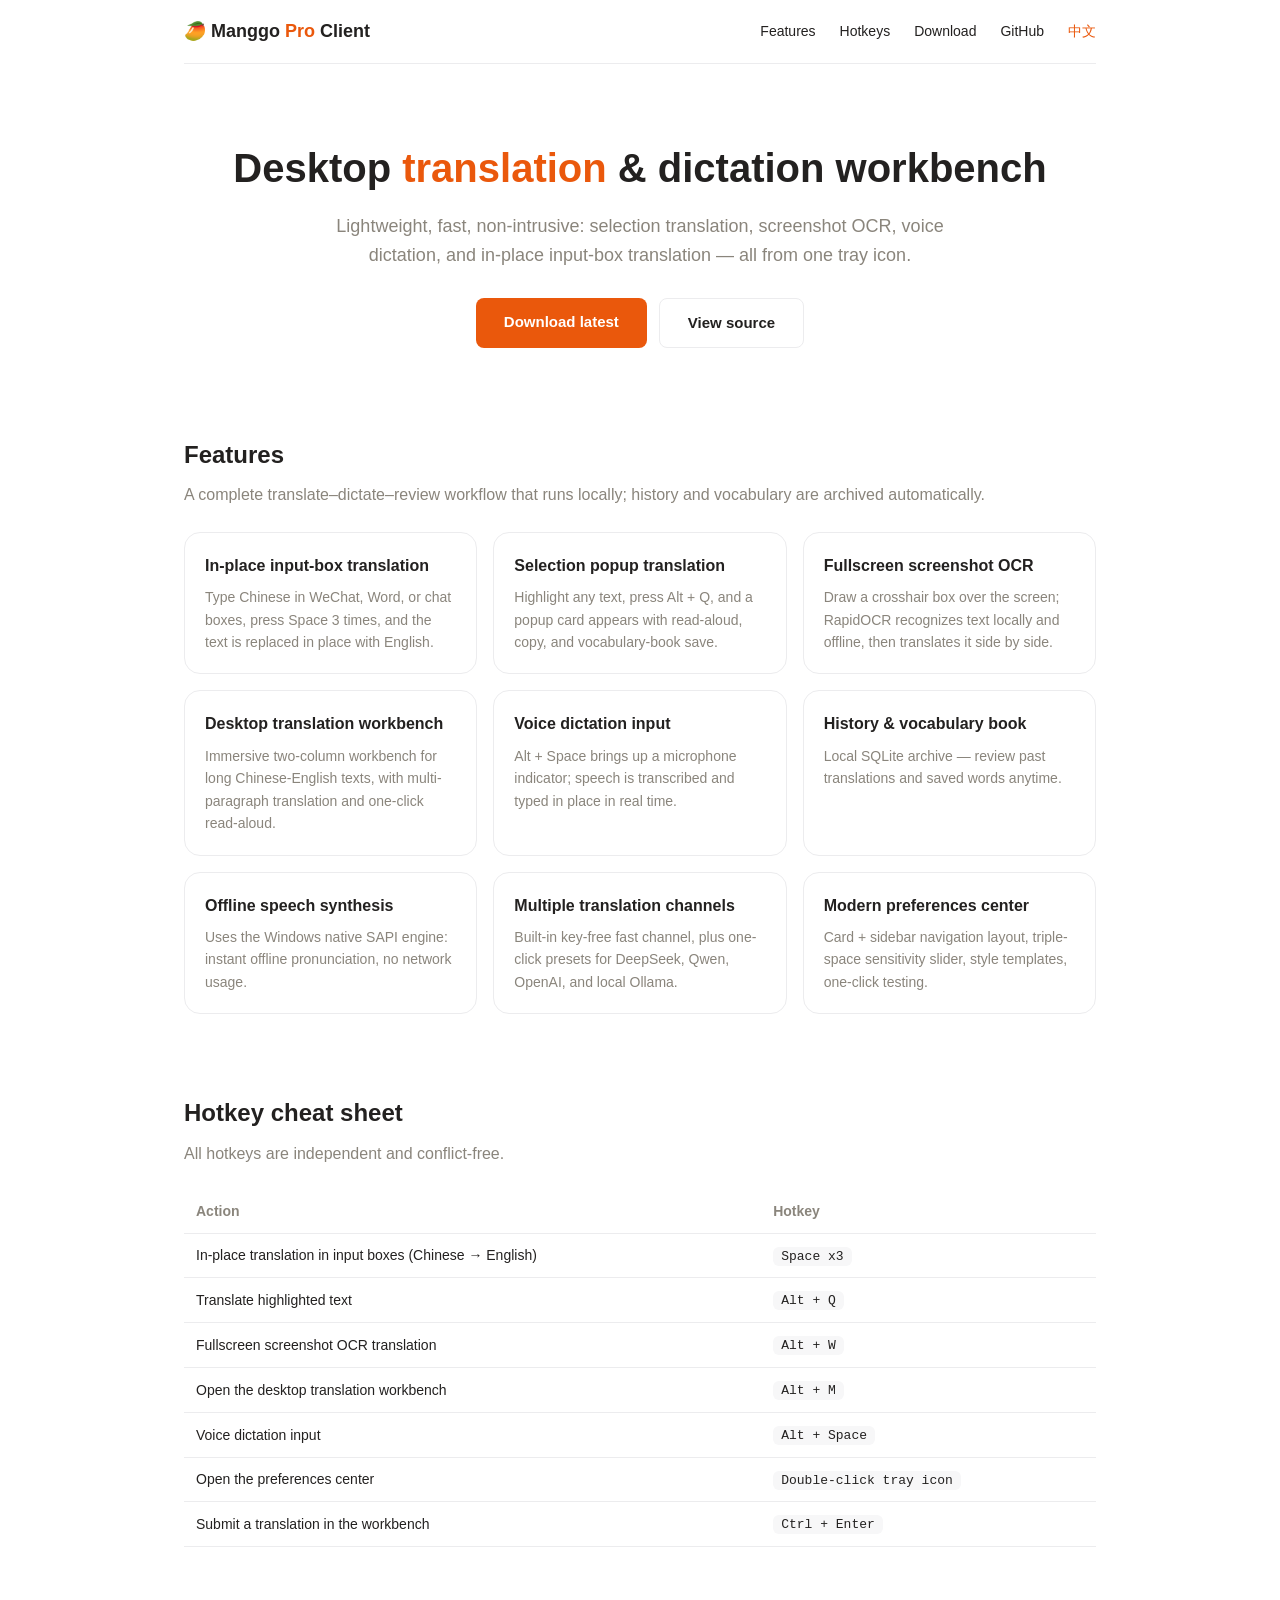
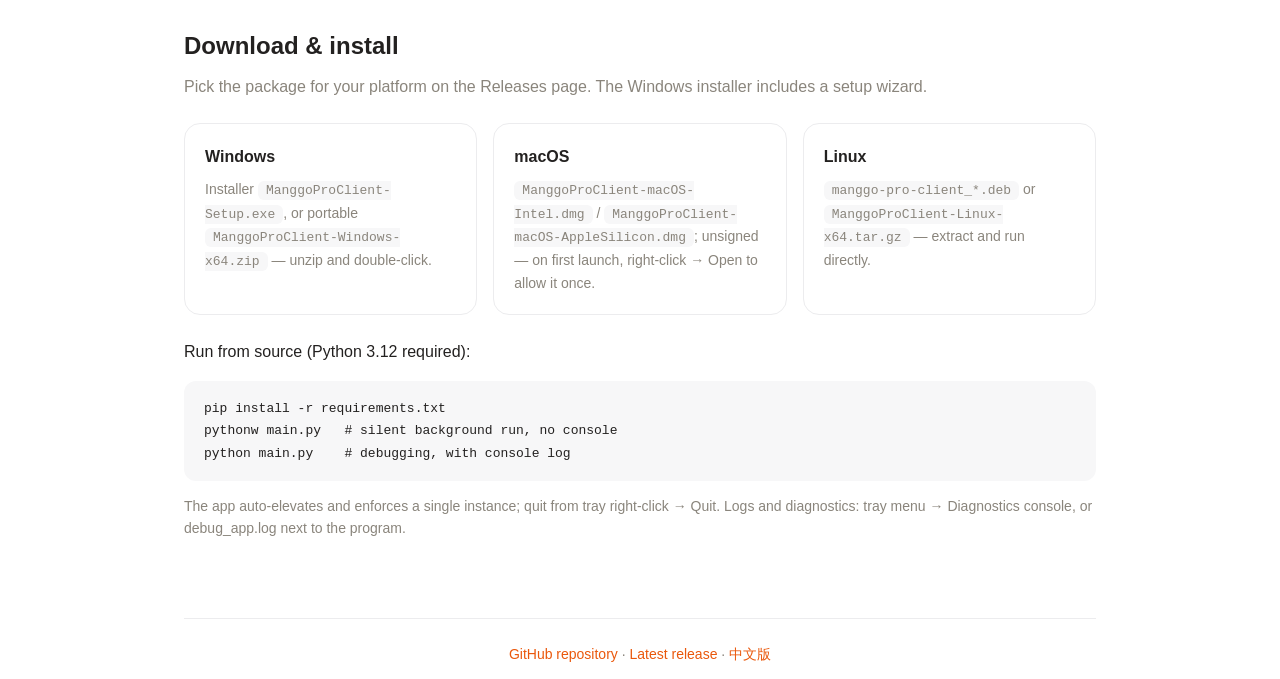
==== docs/en.html @ c5146e48 "docs: README 中英双文档 + GitHub Pages 介绍页（中英落地页）" ====
<!DOCTYPE html>
<html lang="en">
<head>
<meta charset="utf-8">
<meta name="viewport" content="width=device-width, initial-scale=1">
<title>Manggo Pro Client — Desktop translation &amp; dictation workbench</title>
<link rel="stylesheet" href="style.css">
</head>
<body>
<div class="wrap">
  <nav class="nav">
    <div class="logo">🥭 Manggo <span>Pro</span> Client</div>
    <a href="#features">Features</a>
    <a href="#hotkeys">Hotkeys</a>
    <a href="#download">Download</a>
    <a href="https://github.com/programmerguohuajing/manggo-pro-client">GitHub</a>
    <a class="lang" href="index.html">中文</a>
  </nav>

  <header class="hero">
    <h1>Desktop <span>translation</span> &amp; dictation workbench</h1>
    <p>Lightweight, fast, non-intrusive: selection translation, screenshot OCR, voice dictation, and in-place input-box translation — all from one tray icon.</p>
    <div class="btns">
      <a class="btn btn-primary" href="https://github.com/programmerguohuajing/manggo-pro-client/releases/latest">Download latest</a>
      <a class="btn btn-secondary" href="https://github.com/programmerguohuajing/manggo-pro-client">View source</a>
    </div>
  </header>

  <section id="features">
    <h2>Features</h2>
    <p class="sec-desc">A complete translate–dictate–review workflow that runs locally; history and vocabulary are archived automatically.</p>
    <div class="grid">
      <div class="card"><h3>In-place input-box translation</h3><p>Type Chinese in WeChat, Word, or chat boxes, press Space 3 times, and the text is replaced in place with English.</p></div>
      <div class="card"><h3>Selection popup translation</h3><p>Highlight any text, press Alt + Q, and a popup card appears with read-aloud, copy, and vocabulary-book save.</p></div>
      <div class="card"><h3>Fullscreen screenshot OCR</h3><p>Draw a crosshair box over the screen; RapidOCR recognizes text locally and offline, then translates it side by side.</p></div>
      <div class="card"><h3>Desktop translation workbench</h3><p>Immersive two-column workbench for long Chinese-English texts, with multi-paragraph translation and one-click read-aloud.</p></div>
      <div class="card"><h3>Voice dictation input</h3><p>Alt + Space brings up a microphone indicator; speech is transcribed and typed in place in real time.</p></div>
      <div class="card"><h3>History &amp; vocabulary book</h3><p>Local SQLite archive — review past translations and saved words anytime.</p></div>
      <div class="card"><h3>Offline speech synthesis</h3><p>Uses the Windows native SAPI engine: instant offline pronunciation, no network usage.</p></div>
      <div class="card"><h3>Multiple translation channels</h3><p>Built-in key-free fast channel, plus one-click presets for DeepSeek, Qwen, OpenAI, and local Ollama.</p></div>
      <div class="card"><h3>Modern preferences center</h3><p>Card + sidebar navigation layout, triple-space sensitivity slider, style templates, one-click testing.</p></div>
    </div>
  </section>

  <section id="hotkeys">
    <h2>Hotkey cheat sheet</h2>
    <p class="sec-desc">All hotkeys are independent and conflict-free.</p>
    <table>
      <tr><th>Action</th><th>Hotkey</th></tr>
      <tr><td>In-place translation in input boxes (Chinese → English)</td><td><kbd>Space x3</kbd></td></tr>
      <tr><td>Translate highlighted text</td><td><kbd>Alt + Q</kbd></td></tr>
      <tr><td>Fullscreen screenshot OCR translation</td><td><kbd>Alt + W</kbd></td></tr>
      <tr><td>Open the desktop translation workbench</td><td><kbd>Alt + M</kbd></td></tr>
      <tr><td>Voice dictation input</td><td><kbd>Alt + Space</kbd></td></tr>
      <tr><td>Open the preferences center</td><td><kbd>Double-click tray icon</kbd></td></tr>
      <tr><td>Submit a translation in the workbench</td><td><kbd>Ctrl + Enter</kbd></td></tr>
    </table>
  </section>

  <section id="download">
    <h2>Download &amp; install</h2>
    <p class="sec-desc">Pick the package for your platform on the Releases page. The Windows installer includes a setup wizard.</p>
    <div class="grid">
      <div class="card"><h3>Windows</h3><p>Installer <code>ManggoProClient-Setup.exe</code>, or portable <code>ManggoProClient-Windows-x64.zip</code> — unzip and double-click.</p></div>
      <div class="card"><h3>macOS</h3><p><code>ManggoProClient-macOS-Intel.dmg</code> / <code>ManggoProClient-macOS-AppleSilicon.dmg</code>; unsigned — on first launch, right-click → Open to allow it once.</p></div>
      <div class="card"><h3>Linux</h3><p><code>manggo-pro-client_*.deb</code> or <code>ManggoProClient-Linux-x64.tar.gz</code> — extract and run directly.</p></div>
    </div>
    <p style="margin-top:24px;">Run from source (Python 3.12 required):</p>
    <pre><code>pip install -r requirements.txt
pythonw main.py   # silent background run, no console
python main.py    # debugging, with console log</code></pre>
    <p class="note">The app auto-elevates and enforces a single instance; quit from tray right-click → Quit. Logs and diagnostics: tray menu → Diagnostics console, or debug_app.log next to the program.</p>
  </section>

  <footer>
    <a href="https://github.com/programmerguohuajing/manggo-pro-client">GitHub repository</a> ·
    <a href="https://github.com/programmerguohuajing/manggo-pro-client/releases/latest">Latest release</a> ·
    <a href="index.html">中文版</a>
  </footer>
</div>
</body>
</html>
---- docs/style.css ----
* { box-sizing: border-box; }
body {
  margin: 0;
  font-family: "PingFang SC", "Microsoft YaHei", "Segoe UI", -apple-system, sans-serif;
  color: #232120;
  background: #ffffff;
  line-height: 1.6;
}
a { color: #ea580c; text-decoration: none; }
a:hover { text-decoration: underline; }
.wrap { max-width: 960px; margin: 0 auto; padding: 0 24px; }
.nav {
  display: flex; align-items: center; gap: 24px;
  height: 64px; border-bottom: 1px solid #ececee;
}
.nav .logo { font-weight: 700; font-size: 18px; color: #232120; margin-right: auto; }
.nav .logo span { color: #ea580c; }
.nav a { color: #232120; font-size: 14px; }
.nav a.lang { color: #ea580c; }
.hero { text-align: center; padding: 72px 0 48px; }
.hero h1 { font-size: 40px; margin: 0 0 12px; }
.hero h1 span { color: #ea580c; }
.hero p { font-size: 18px; color: #8a857c; margin: 0 auto 28px; max-width: 640px; }
.btns { display: flex; gap: 12px; justify-content: center; flex-wrap: wrap; }
.btn {
  display: inline-block; padding: 12px 28px; border-radius: 8px;
  font-size: 15px; font-weight: 600;
}
.btn-primary { background: #ea580c; color: #fff; }
.btn-primary:hover { background: #c2410c; text-decoration: none; }
.btn-secondary { background: #fff; color: #232120; border: 1px solid #ececee; }
.btn-secondary:hover { background: #f7f7f8; text-decoration: none; }
section { padding: 40px 0; }
h2 { font-size: 24px; margin: 0 0 8px; }
.sec-desc { color: #8a857c; margin: 0 0 24px; }
.grid { display: grid; grid-template-columns: repeat(3, 1fr); gap: 16px; }
.card {
  background: #fff; border: 1px solid #ececee; border-radius: 16px; padding: 20px;
}
.card h3 { font-size: 16px; margin: 0 0 8px; }
.card p { font-size: 14px; color: #8a857c; margin: 0; }
table { width: 100%; border-collapse: collapse; font-size: 14px; }
th, td { text-align: left; padding: 10px 12px; border-bottom: 1px solid #ececee; }
th { color: #8a857c; font-weight: 600; }
code, kbd {
  font-family: ui-monospace, "SF Mono", Consolas, monospace;
  background: #f7f7f8; padding: 2px 8px; border-radius: 6px; font-size: 13px;
}
pre {
  background: #f7f7f8; border-radius: 12px; padding: 16px 20px;
  overflow-x: auto; font-size: 14px;
}
pre code { background: none; padding: 0; }
.note { font-size: 14px; color: #8a857c; }
footer {
  border-top: 1px solid #ececee; padding: 24px 0; margin-top: 24px;
  font-size: 14px; color: #8a857c; text-align: center;
}
@media (max-width: 720px) {
  .grid { grid-template-columns: 1fr; }
  .hero h1 { font-size: 30px; }
  .nav { gap: 12px; }
  .nav a { font-size: 13px; }
}
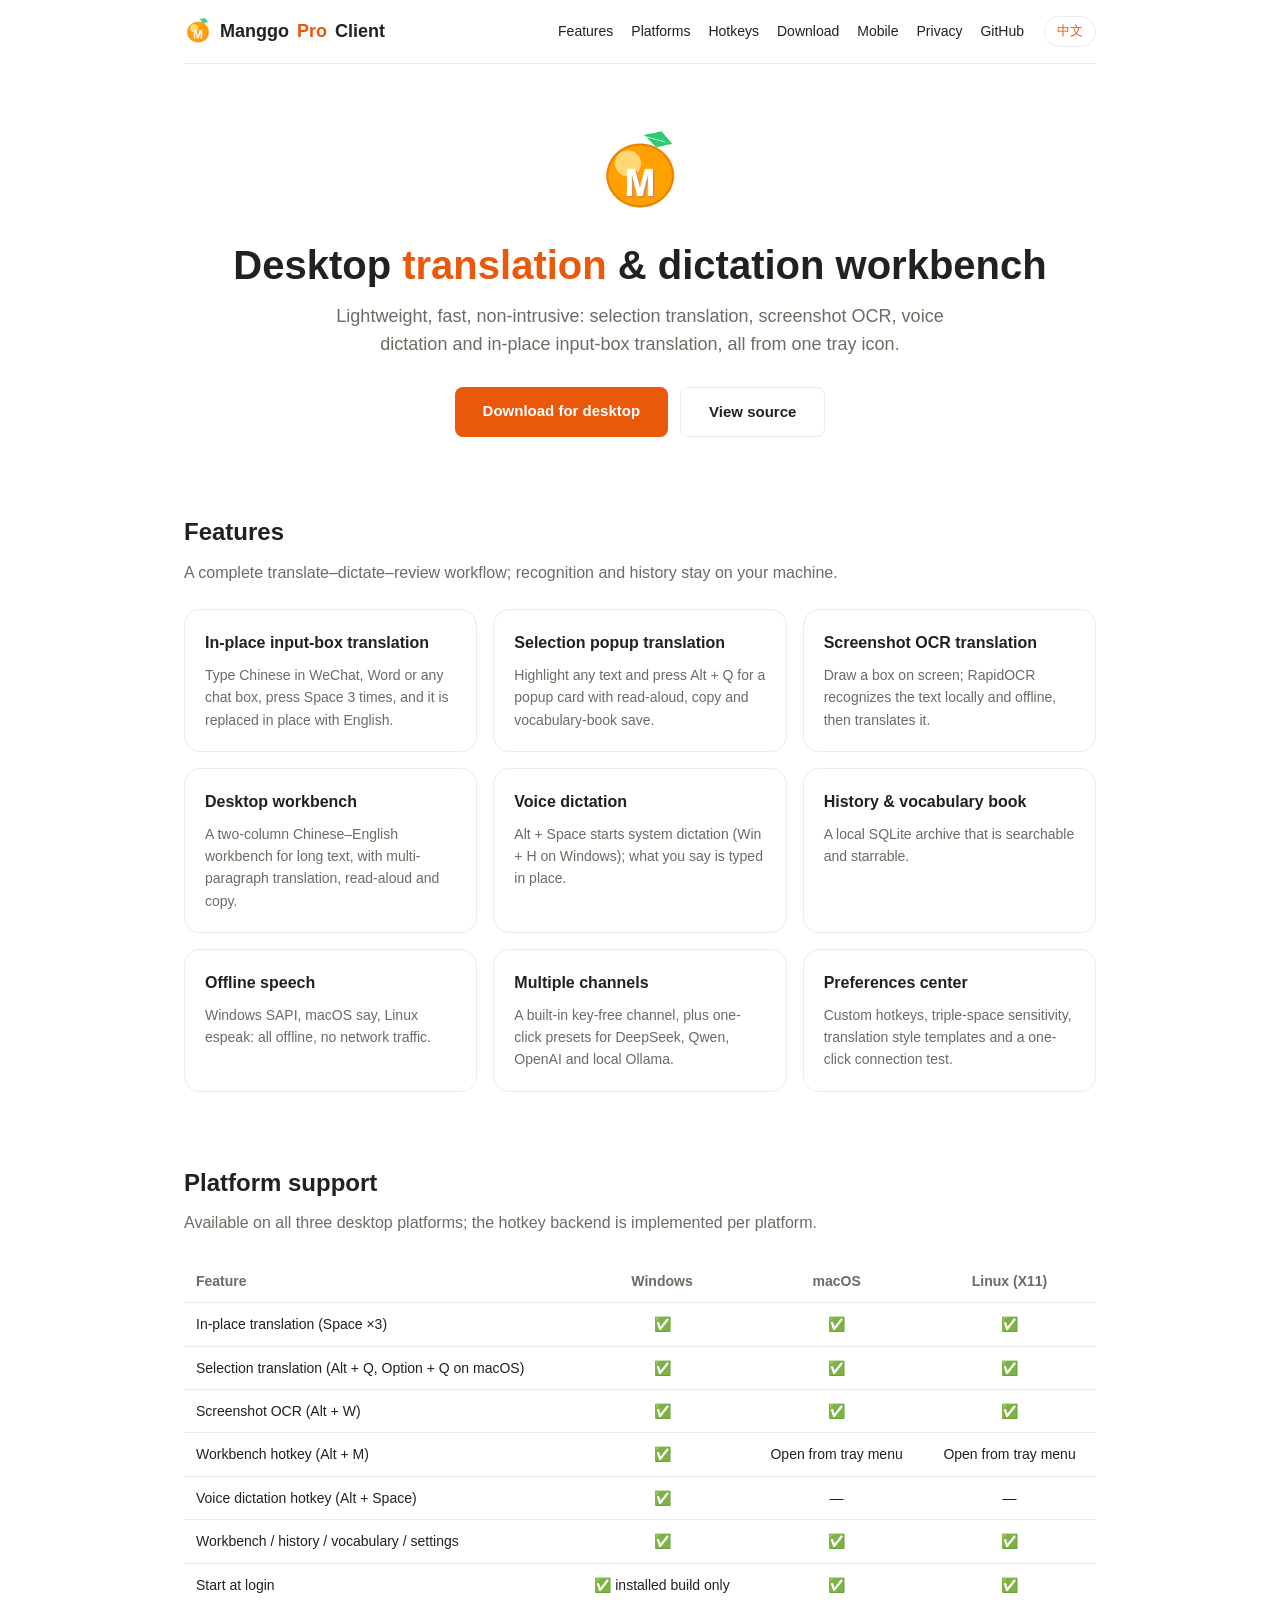
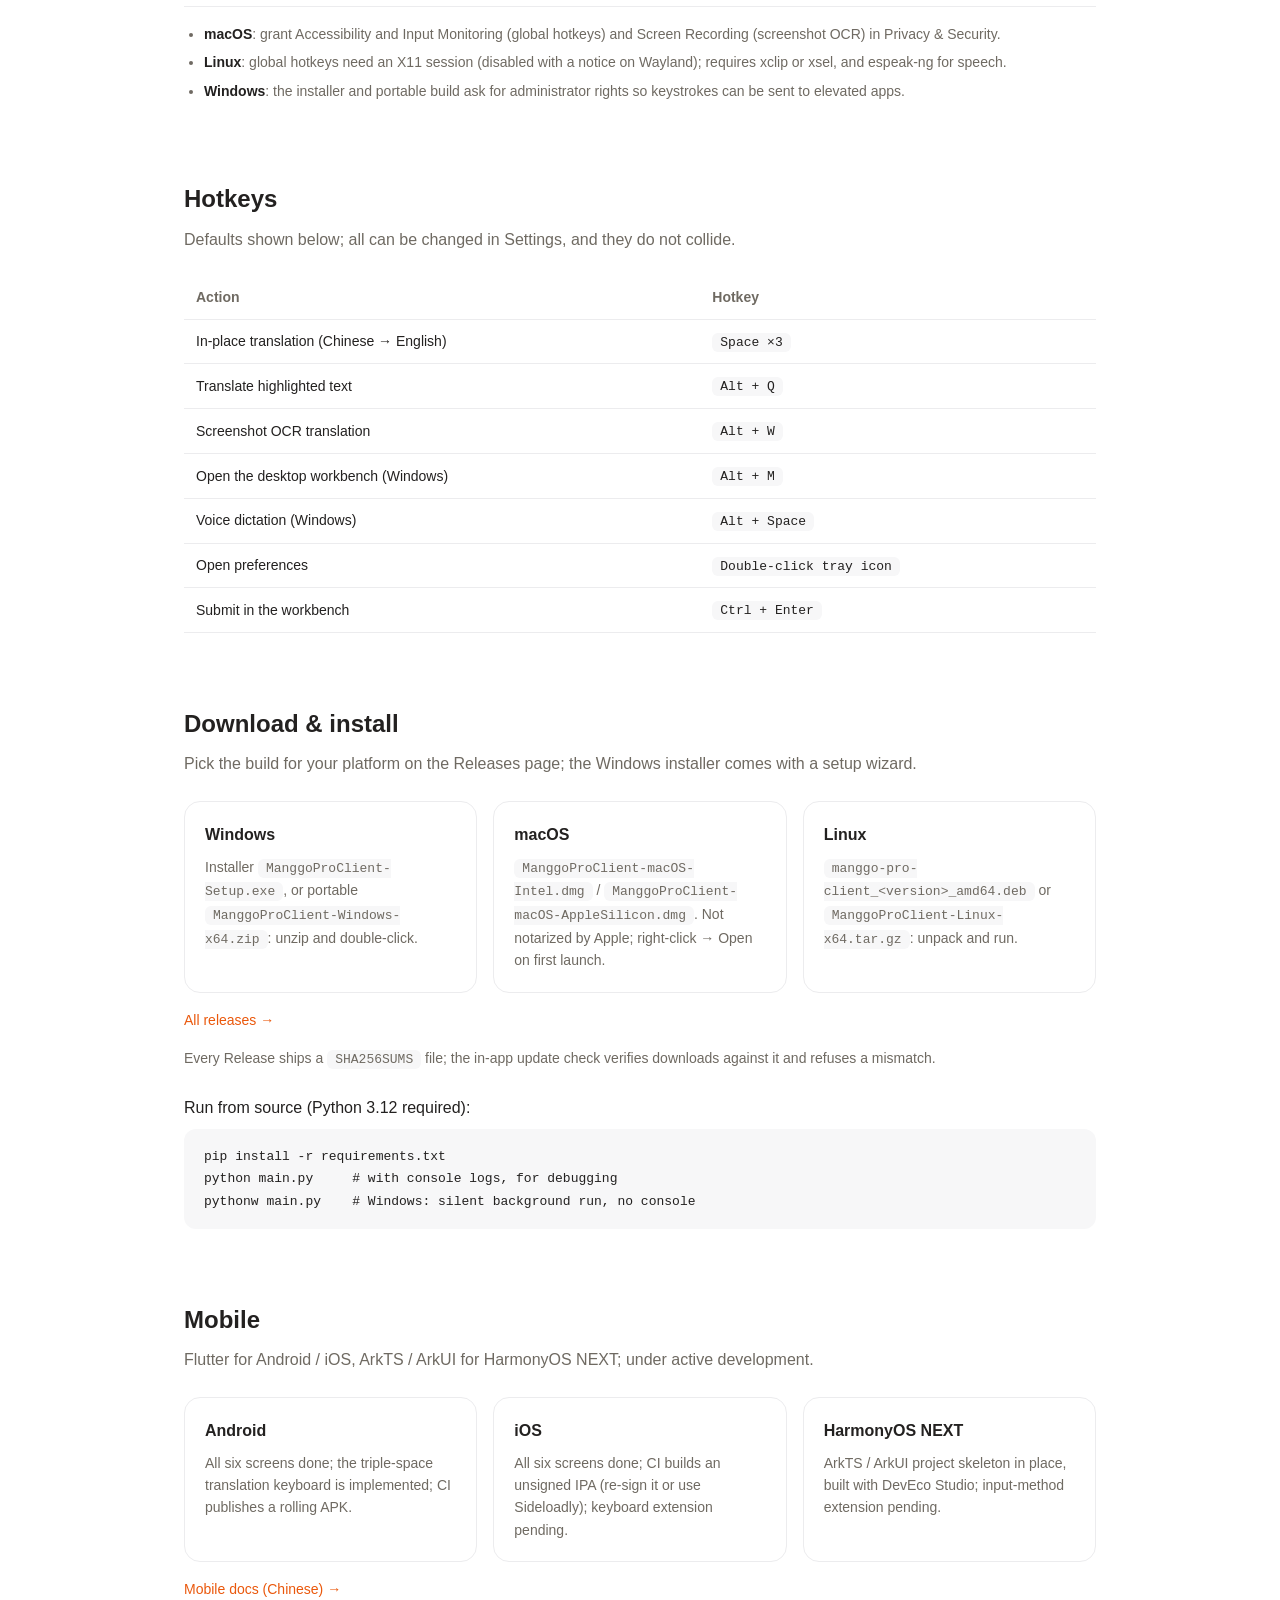
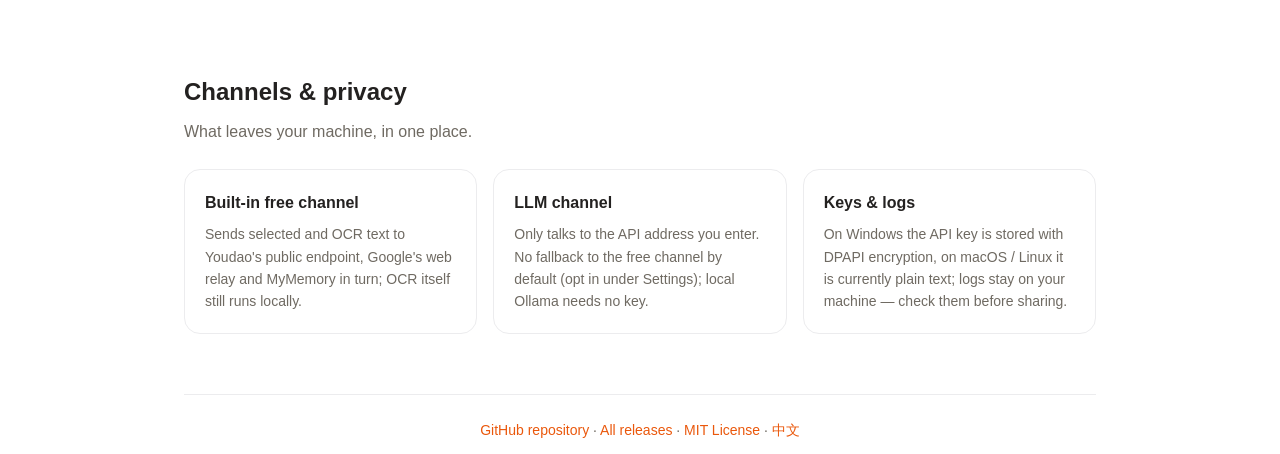
==== commit 9596fab8: "docs: 重写中英双语 README，升级 GitHub Pages 站点，修复 latest release 指向 - README.md / README_EN.md：按现状重写，内容逐节对齐。" ====
--- a/docs/en.html
+++ b/docs/en.html
@@ -4,78 +4,95 @@
 <meta charset="utf-8">
 <meta name="viewport" content="width=device-width, initial-scale=1">
 <title>Manggo Pro Client — Desktop translation &amp; dictation workbench</title>
+<meta name="description" content="Manggo Pro Client: selection translation, screenshot OCR, voice dictation and in-place input-box translation from a tray-resident desktop workbench. Windows / macOS / Linux, with Android / iOS / HarmonyOS mobile clients in development.">
+<link rel="canonical" href="https://programmerguohuajing.github.io/manggo-pro-client/en.html">
+<link rel="alternate" hreflang="en" href="https://programmerguohuajing.github.io/manggo-pro-client/en.html">
+<link rel="alternate" hreflang="zh-CN" href="https://programmerguohuajing.github.io/manggo-pro-client/">
+<link rel="icon" type="image/png" href="app.png">
+<meta property="og:type" content="website">
+<meta property="og:title" content="Manggo Pro Client — Desktop translation &amp; dictation workbench">
+<meta property="og:description" content="Manggo Pro Client: selection translation, screenshot OCR, voice dictation and in-place input-box translation from a tray-resident desktop workbench. Windows / macOS / Linux, with Android / iOS / HarmonyOS mobile clients in development.">
+<meta property="og:url" content="https://programmerguohuajing.github.io/manggo-pro-client/en.html">
+<meta property="og:image" content="https://programmerguohuajing.github.io/manggo-pro-client/app.png">
+<meta name="twitter:card" content="summary">
+<meta name="color-scheme" content="light dark">
 <link rel="stylesheet" href="style.css">
 </head>
 <body>
 <div class="wrap">
-  <nav class="nav">
-    <div class="logo">🥭 Manggo <span>Pro</span> Client</div>
-    <a href="#features">Features</a>
-    <a href="#hotkeys">Hotkeys</a>
-    <a href="#download">Download</a>
-    <a href="https://github.com/programmerguohuajing/manggo-pro-client">GitHub</a>
-    <a class="lang" href="index.html">中文</a>
+  <nav class="nav" aria-label="Main navigation">
+    <a class="logo" href="#top"><img src="app.png" alt="" width="28" height="28"> Manggo <span>Pro</span> Client</a>
+    <div class="links"><a href="#features">Features</a><a href="#platforms">Platforms</a><a href="#hotkeys">Hotkeys</a><a href="#download">Download</a><a href="#mobile">Mobile</a><a href="#privacy">Privacy</a><a href="https://github.com/programmerguohuajing/manggo-pro-client">GitHub</a></div>
+    <a class="lang" href="index.html" hreflang="zh-CN">中文</a>
   </nav>
 
-  <header class="hero">
+  <header class="hero" id="top">
+    <img class="hero-icon" src="app.png" alt="Manggo Pro Client" width="88" height="88">
     <h1>Desktop <span>translation</span> &amp; dictation workbench</h1>
-    <p>Lightweight, fast, non-intrusive: selection translation, screenshot OCR, voice dictation, and in-place input-box translation — all from one tray icon.</p>
+    <p>Lightweight, fast, non-intrusive: selection translation, screenshot OCR, voice dictation and in-place input-box translation, all from one tray icon.</p>
     <div class="btns">
-      <a class="btn btn-primary" href="https://github.com/programmerguohuajing/manggo-pro-client/releases/latest">Download latest</a>
+      <a class="btn btn-primary" href="https://github.com/programmerguohuajing/manggo-pro-client/releases/latest">Download for desktop</a>
       <a class="btn btn-secondary" href="https://github.com/programmerguohuajing/manggo-pro-client">View source</a>
     </div>
   </header>
 
+  <main>
   <section id="features">
     <h2>Features</h2>
-    <p class="sec-desc">A complete translate–dictate–review workflow that runs locally; history and vocabulary are archived automatically.</p>
-    <div class="grid">
-      <div class="card"><h3>In-place input-box translation</h3><p>Type Chinese in WeChat, Word, or chat boxes, press Space 3 times, and the text is replaced in place with English.</p></div>
-      <div class="card"><h3>Selection popup translation</h3><p>Highlight any text, press Alt + Q, and a popup card appears with read-aloud, copy, and vocabulary-book save.</p></div>
-      <div class="card"><h3>Fullscreen screenshot OCR</h3><p>Draw a crosshair box over the screen; RapidOCR recognizes text locally and offline, then translates it side by side.</p></div>
-      <div class="card"><h3>Desktop translation workbench</h3><p>Immersive two-column workbench for long Chinese-English texts, with multi-paragraph translation and one-click read-aloud.</p></div>
-      <div class="card"><h3>Voice dictation input</h3><p>Alt + Space brings up a microphone indicator; speech is transcribed and typed in place in real time.</p></div>
-      <div class="card"><h3>History &amp; vocabulary book</h3><p>Local SQLite archive — review past translations and saved words anytime.</p></div>
-      <div class="card"><h3>Offline speech synthesis</h3><p>Uses the Windows native SAPI engine: instant offline pronunciation, no network usage.</p></div>
-      <div class="card"><h3>Multiple translation channels</h3><p>Built-in key-free fast channel, plus one-click presets for DeepSeek, Qwen, OpenAI, and local Ollama.</p></div>
-      <div class="card"><h3>Modern preferences center</h3><p>Card + sidebar navigation layout, triple-space sensitivity slider, style templates, one-click testing.</p></div>
-    </div>
+    <p class="sec-desc">A complete translate–dictate–review workflow; recognition and history stay on your machine.</p>
+    <div class="grid"><div class="card"><h3>In-place input-box translation</h3><p>Type Chinese in WeChat, Word or any chat box, press Space 3 times, and it is replaced in place with English.</p></div><div class="card"><h3>Selection popup translation</h3><p>Highlight any text and press Alt + Q for a popup card with read-aloud, copy and vocabulary-book save.</p></div><div class="card"><h3>Screenshot OCR translation</h3><p>Draw a box on screen; RapidOCR recognizes the text locally and offline, then translates it.</p></div><div class="card"><h3>Desktop workbench</h3><p>A two-column Chinese–English workbench for long text, with multi-paragraph translation, read-aloud and copy.</p></div><div class="card"><h3>Voice dictation</h3><p>Alt + Space starts system dictation (Win + H on Windows); what you say is typed in place.</p></div><div class="card"><h3>History &amp; vocabulary book</h3><p>A local SQLite archive that is searchable and starrable.</p></div><div class="card"><h3>Offline speech</h3><p>Windows SAPI, macOS say, Linux espeak: all offline, no network traffic.</p></div><div class="card"><h3>Multiple channels</h3><p>A built-in key-free channel, plus one-click presets for DeepSeek, Qwen, OpenAI and local Ollama.</p></div><div class="card"><h3>Preferences center</h3><p>Custom hotkeys, triple-space sensitivity, translation style templates and a one-click connection test.</p></div></div>
+  </section>
+
+  <section id="platforms">
+    <h2>Platform support</h2>
+    <p class="sec-desc">Available on all three desktop platforms; the hotkey backend is implemented per platform.</p>
+    <div class="table-wrap"><table>
+      <thead><tr><th>Feature</th><th class="c">Windows</th><th class="c">macOS</th><th class="c">Linux (X11)</th></tr></thead>
+      <tbody><tr><td>In-place translation (Space ×3)</td><td class="c">✅</td><td class="c">✅</td><td class="c">✅</td></tr><tr><td>Selection translation (Alt + Q, Option + Q on macOS)</td><td class="c">✅</td><td class="c">✅</td><td class="c">✅</td></tr><tr><td>Screenshot OCR (Alt + W)</td><td class="c">✅</td><td class="c">✅</td><td class="c">✅</td></tr><tr><td>Workbench hotkey (Alt + M)</td><td class="c">✅</td><td class="c">Open from tray menu</td><td class="c">Open from tray menu</td></tr><tr><td>Voice dictation hotkey (Alt + Space)</td><td class="c">✅</td><td class="c">—</td><td class="c">—</td></tr><tr><td>Workbench / history / vocabulary / settings</td><td class="c">✅</td><td class="c">✅</td><td class="c">✅</td></tr><tr><td>Start at login</td><td class="c">✅ installed build only</td><td class="c">✅</td><td class="c">✅</td></tr></tbody>
+    </table></div>
+    <ul class="notes"><li><strong>macOS</strong>: grant Accessibility and Input Monitoring (global hotkeys) and Screen Recording (screenshot OCR) in Privacy &amp; Security.</li><li><strong>Linux</strong>: global hotkeys need an X11 session (disabled with a notice on Wayland); requires xclip or xsel, and espeak-ng for speech.</li><li><strong>Windows</strong>: the installer and portable build ask for administrator rights so keystrokes can be sent to elevated apps.</li></ul>
   </section>
 
   <section id="hotkeys">
-    <h2>Hotkey cheat sheet</h2>
-    <p class="sec-desc">All hotkeys are independent and conflict-free.</p>
-    <table>
-      <tr><th>Action</th><th>Hotkey</th></tr>
-      <tr><td>In-place translation in input boxes (Chinese → English)</td><td><kbd>Space x3</kbd></td></tr>
-      <tr><td>Translate highlighted text</td><td><kbd>Alt + Q</kbd></td></tr>
-      <tr><td>Fullscreen screenshot OCR translation</td><td><kbd>Alt + W</kbd></td></tr>
-      <tr><td>Open the desktop translation workbench</td><td><kbd>Alt + M</kbd></td></tr>
-      <tr><td>Voice dictation input</td><td><kbd>Alt + Space</kbd></td></tr>
-      <tr><td>Open the preferences center</td><td><kbd>Double-click tray icon</kbd></td></tr>
-      <tr><td>Submit a translation in the workbench</td><td><kbd>Ctrl + Enter</kbd></td></tr>
-    </table>
+    <h2>Hotkeys</h2>
+    <p class="sec-desc">Defaults shown below; all can be changed in Settings, and they do not collide.</p>
+    <div class="table-wrap"><table>
+      <thead><tr><th>Action</th><th>Hotkey</th></tr></thead>
+      <tbody><tr><td>In-place translation (Chinese → English)</td><td><kbd>Space ×3</kbd></td></tr><tr><td>Translate highlighted text</td><td><kbd>Alt + Q</kbd></td></tr><tr><td>Screenshot OCR translation</td><td><kbd>Alt + W</kbd></td></tr><tr><td>Open the desktop workbench (Windows)</td><td><kbd>Alt + M</kbd></td></tr><tr><td>Voice dictation (Windows)</td><td><kbd>Alt + Space</kbd></td></tr><tr><td>Open preferences</td><td><kbd>Double-click tray icon</kbd></td></tr><tr><td>Submit in the workbench</td><td><kbd>Ctrl + Enter</kbd></td></tr></tbody>
+    </table></div>
   </section>
 
   <section id="download">
     <h2>Download &amp; install</h2>
-    <p class="sec-desc">Pick the package for your platform on the Releases page. The Windows installer includes a setup wizard.</p>
-    <div class="grid">
-      <div class="card"><h3>Windows</h3><p>Installer <code>ManggoProClient-Setup.exe</code>, or portable <code>ManggoProClient-Windows-x64.zip</code> — unzip and double-click.</p></div>
-      <div class="card"><h3>macOS</h3><p><code>ManggoProClient-macOS-Intel.dmg</code> / <code>ManggoProClient-macOS-AppleSilicon.dmg</code>; unsigned — on first launch, right-click → Open to allow it once.</p></div>
-      <div class="card"><h3>Linux</h3><p><code>manggo-pro-client_*.deb</code> or <code>ManggoProClient-Linux-x64.tar.gz</code> — extract and run directly.</p></div>
-    </div>
-    <p style="margin-top:24px;">Run from source (Python 3.12 required):</p>
+    <p class="sec-desc">Pick the build for your platform on the Releases page; the Windows installer comes with a setup wizard.</p>
+    <div class="grid"><div class="card"><h3>Windows</h3><p>Installer <code>ManggoProClient-Setup.exe</code>, or portable <code>ManggoProClient-Windows-x64.zip</code>: unzip and double-click.</p></div><div class="card"><h3>macOS</h3><p><code>ManggoProClient-macOS-Intel.dmg</code> / <code>ManggoProClient-macOS-AppleSilicon.dmg</code>. Not notarized by Apple; right-click → Open on first launch.</p></div><div class="card"><h3>Linux</h3><p><code>manggo-pro-client_&lt;version&gt;_amd64.deb</code> or <code>ManggoProClient-Linux-x64.tar.gz</code>: unpack and run.</p></div></div>
+    <p class="note"><a href="https://github.com/programmerguohuajing/manggo-pro-client/releases">All releases →</a></p>
+    <p class="note">Every Release ships a <code>SHA256SUMS</code> file; the in-app update check verifies downloads against it and refuses a mismatch.</p>
+    <p class="lead-in">Run from source (Python 3.12 required):</p>
     <pre><code>pip install -r requirements.txt
-pythonw main.py   # silent background run, no console
-python main.py    # debugging, with console log</code></pre>
-    <p class="note">The app auto-elevates and enforces a single instance; quit from tray right-click → Quit. Logs and diagnostics: tray menu → Diagnostics console, or debug_app.log next to the program.</p>
+python main.py     # with console logs, for debugging
+pythonw main.py    # Windows: silent background run, no console</code></pre>
   </section>
+
+  <section id="mobile">
+    <h2>Mobile</h2>
+    <p class="sec-desc">Flutter for Android / iOS, ArkTS / ArkUI for HarmonyOS NEXT; under active development.</p>
+    <div class="grid"><div class="card"><h3>Android</h3><p>All six screens done; the triple-space translation keyboard is implemented; CI publishes a rolling APK.</p></div><div class="card"><h3>iOS</h3><p>All six screens done; CI builds an unsigned IPA (re-sign it or use Sideloadly); keyboard extension pending.</p></div><div class="card"><h3>HarmonyOS NEXT</h3><p>ArkTS / ArkUI project skeleton in place, built with DevEco Studio; input-method extension pending.</p></div></div>
+    <p class="note"><a href="https://github.com/programmerguohuajing/manggo-pro-client/tree/master/mobile">Mobile docs (Chinese) →</a></p>
+  </section>
+
+  <section id="privacy">
+    <h2>Channels &amp; privacy</h2>
+    <p class="sec-desc">What leaves your machine, in one place.</p>
+    <div class="grid"><div class="card"><h3>Built-in free channel</h3><p>Sends selected and OCR text to Youdao's public endpoint, Google's web relay and MyMemory in turn; OCR itself still runs locally.</p></div><div class="card"><h3>LLM channel</h3><p>Only talks to the API address you enter. No fallback to the free channel by default (opt in under Settings); local Ollama needs no key.</p></div><div class="card"><h3>Keys &amp; logs</h3><p>On Windows the API key is stored with DPAPI encryption, on macOS / Linux it is currently plain text; logs stay on your machine — check them before sharing.</p></div></div>
+  </section>
+  </main>
 
   <footer>
     <a href="https://github.com/programmerguohuajing/manggo-pro-client">GitHub repository</a> ·
-    <a href="https://github.com/programmerguohuajing/manggo-pro-client/releases/latest">Latest release</a> ·
-    <a href="index.html">中文版</a>
+    <a href="https://github.com/programmerguohuajing/manggo-pro-client/releases">All releases</a> ·
+    <a href="https://github.com/programmerguohuajing/manggo-pro-client/blob/master/LICENSE">MIT License</a> ·
+    <a href="index.html" hreflang="zh-CN">中文</a>
   </footer>
 </div>
 </body>
--- a/docs/style.css
+++ b/docs/style.css
@@ -1,64 +1,121 @@
+:root {
+  --bg: #ffffff;
+  --bg-soft: #f7f7f8;
+  --ink: #232120;
+  --muted: #6f6a62;
+  --line: #ececee;
+  --accent: #ea580c;
+  --accent-strong: #c2410c;
+  color-scheme: light dark;
+}
+@media (prefers-color-scheme: dark) {
+  :root {
+    --bg: #1a1918;
+    --bg-soft: #242220;
+    --ink: #f1efec;
+    --muted: #a39d93;
+    --line: #34312e;
+    --accent: #fb7a3a;
+    --accent-strong: #ff9460;
+  }
+}
+
 * { box-sizing: border-box; }
+html { scroll-behavior: smooth; scroll-padding-top: 76px; }
 body {
   margin: 0;
-  font-family: "PingFang SC", "Microsoft YaHei", "Segoe UI", -apple-system, sans-serif;
-  color: #232120;
-  background: #ffffff;
+  font-family: "PingFang SC", "Microsoft YaHei", "Segoe UI", -apple-system, "Noto Sans CJK SC", sans-serif;
+  color: var(--ink);
+  background: var(--bg);
   line-height: 1.6;
 }
-a { color: #ea580c; text-decoration: none; }
+a { color: var(--accent); text-decoration: none; }
 a:hover { text-decoration: underline; }
+a:focus-visible, .btn:focus-visible { outline: 2px solid var(--accent); outline-offset: 2px; border-radius: 6px; }
 .wrap { max-width: 960px; margin: 0 auto; padding: 0 24px; }
+
+/* 导航：吸顶，窄屏时只留 logo 与语言切换，章节链接收起 */
 .nav {
-  display: flex; align-items: center; gap: 24px;
-  height: 64px; border-bottom: 1px solid #ececee;
+  position: sticky; top: 0; z-index: 10;
+  display: flex; align-items: center; gap: 20px;
+  height: 64px; border-bottom: 1px solid var(--line);
+  background: color-mix(in srgb, var(--bg) 92%, transparent);
+  backdrop-filter: blur(8px);
 }
-.nav .logo { font-weight: 700; font-size: 18px; color: #232120; margin-right: auto; }
-.nav .logo span { color: #ea580c; }
-.nav a { color: #232120; font-size: 14px; }
-.nav a.lang { color: #ea580c; }
-.hero { text-align: center; padding: 72px 0 48px; }
-.hero h1 { font-size: 40px; margin: 0 0 12px; }
-.hero h1 span { color: #ea580c; }
-.hero p { font-size: 18px; color: #8a857c; margin: 0 auto 28px; max-width: 640px; }
+.nav .logo {
+  display: flex; align-items: center; gap: 8px;
+  font-weight: 700; font-size: 18px; color: var(--ink); margin-right: auto;
+}
+.nav .logo:hover { text-decoration: none; }
+.nav .logo img { border-radius: 6px; }
+.nav .logo span { color: var(--accent); }
+.nav .links { display: flex; gap: 18px; }
+.nav .links a { color: var(--ink); font-size: 14px; }
+.nav a.lang {
+  font-size: 13px; padding: 4px 12px; border: 1px solid var(--line); border-radius: 999px;
+}
+
+.hero { text-align: center; padding: 64px 0 40px; }
+.hero-icon { border-radius: 20px; margin-bottom: 16px; }
+.hero h1 { font-size: 40px; line-height: 1.25; margin: 0 0 12px; }
+.hero h1 span { color: var(--accent); }
+.hero p { font-size: 18px; color: var(--muted); margin: 0 auto 28px; max-width: 640px; }
 .btns { display: flex; gap: 12px; justify-content: center; flex-wrap: wrap; }
 .btn {
   display: inline-block; padding: 12px 28px; border-radius: 8px;
   font-size: 15px; font-weight: 600;
 }
-.btn-primary { background: #ea580c; color: #fff; }
-.btn-primary:hover { background: #c2410c; text-decoration: none; }
-.btn-secondary { background: #fff; color: #232120; border: 1px solid #ececee; }
-.btn-secondary:hover { background: #f7f7f8; text-decoration: none; }
-section { padding: 40px 0; }
+.btn:hover { text-decoration: none; }
+.btn-primary { background: var(--accent); color: #fff; }
+.btn-primary:hover { background: var(--accent-strong); }
+.btn-secondary { background: var(--bg); color: var(--ink); border: 1px solid var(--line); }
+.btn-secondary:hover { background: var(--bg-soft); }
+
+section { padding: 36px 0; }
 h2 { font-size: 24px; margin: 0 0 8px; }
-.sec-desc { color: #8a857c; margin: 0 0 24px; }
+.sec-desc { color: var(--muted); margin: 0 0 24px; }
 .grid { display: grid; grid-template-columns: repeat(3, 1fr); gap: 16px; }
 .card {
-  background: #fff; border: 1px solid #ececee; border-radius: 16px; padding: 20px;
+  background: var(--bg); border: 1px solid var(--line); border-radius: 16px; padding: 20px;
 }
 .card h3 { font-size: 16px; margin: 0 0 8px; }
-.card p { font-size: 14px; color: #8a857c; margin: 0; }
+.card p { font-size: 14px; color: var(--muted); margin: 0; }
+
+.table-wrap { overflow-x: auto; }
 table { width: 100%; border-collapse: collapse; font-size: 14px; }
-th, td { text-align: left; padding: 10px 12px; border-bottom: 1px solid #ececee; }
-th { color: #8a857c; font-weight: 600; }
+th, td { text-align: left; padding: 10px 12px; border-bottom: 1px solid var(--line); }
+th { color: var(--muted); font-weight: 600; white-space: nowrap; }
+th.c, td.c { text-align: center; }
+.notes { margin: 16px 0 0; padding-left: 20px; font-size: 14px; color: var(--muted); }
+.notes li { margin-bottom: 6px; }
+.notes strong { color: var(--ink); }
+
 code, kbd {
   font-family: ui-monospace, "SF Mono", Consolas, monospace;
-  background: #f7f7f8; padding: 2px 8px; border-radius: 6px; font-size: 13px;
+  background: var(--bg-soft); padding: 2px 8px; border-radius: 6px; font-size: 13px;
+  overflow-wrap: anywhere;
 }
 pre {
-  background: #f7f7f8; border-radius: 12px; padding: 16px 20px;
-  overflow-x: auto; font-size: 14px;
+  background: var(--bg-soft); border-radius: 12px; padding: 16px 20px;
+  overflow-x: auto; font-size: 14px; margin: 8px 0 0;
 }
 pre code { background: none; padding: 0; }
-.note { font-size: 14px; color: #8a857c; }
+.note { font-size: 14px; color: var(--muted); margin: 16px 0 0; }
+.lead-in { margin: 24px 0 0; }
 footer {
-  border-top: 1px solid #ececee; padding: 24px 0; margin-top: 24px;
-  font-size: 14px; color: #8a857c; text-align: center;
+  border-top: 1px solid var(--line); padding: 24px 0; margin-top: 24px;
+  font-size: 14px; color: var(--muted); text-align: center;
+}
+
+@media (max-width: 820px) {
+  .nav .links { display: none; }
 }
 @media (max-width: 720px) {
   .grid { grid-template-columns: 1fr; }
+  .hero { padding: 40px 0 24px; }
   .hero h1 { font-size: 30px; }
-  .nav { gap: 12px; }
-  .nav a { font-size: 13px; }
+  .wrap { padding: 0 16px; }
 }
+@media (prefers-reduced-motion: reduce) {
+  html { scroll-behavior: auto; }
+}
